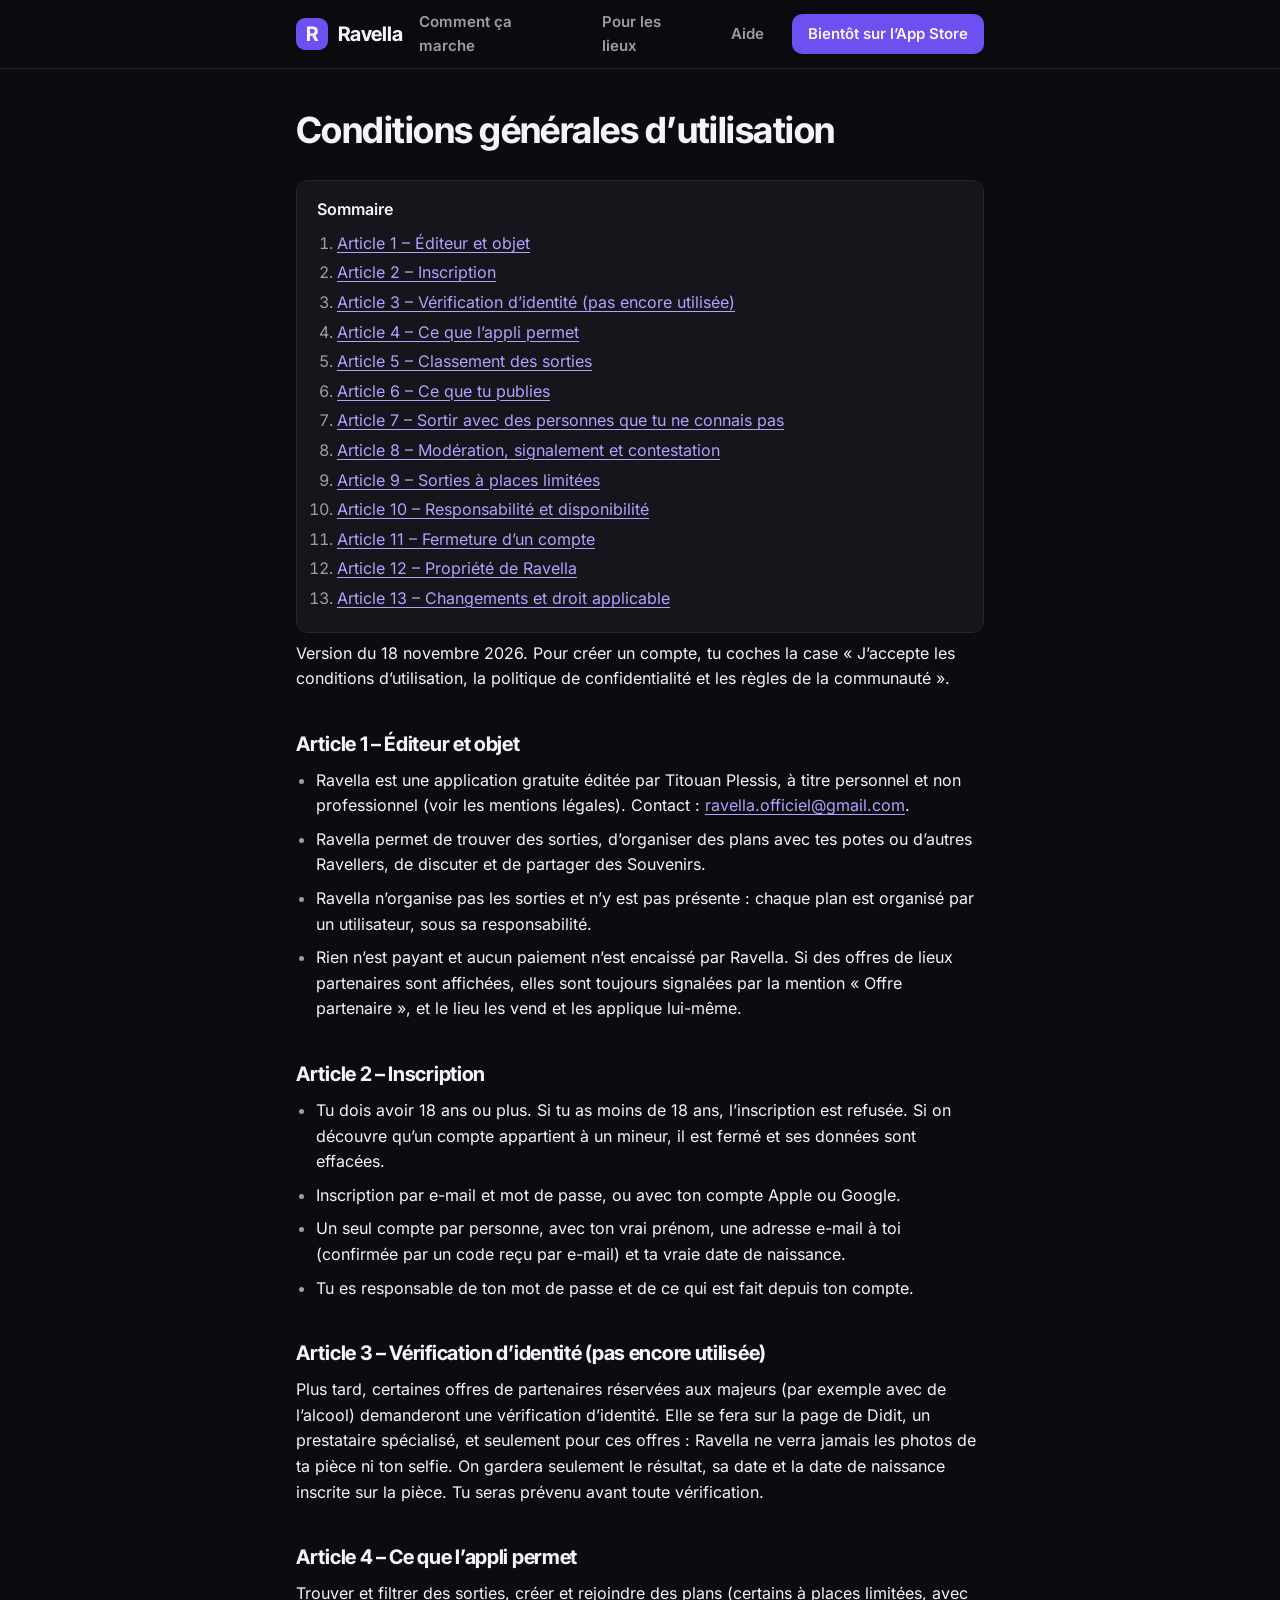
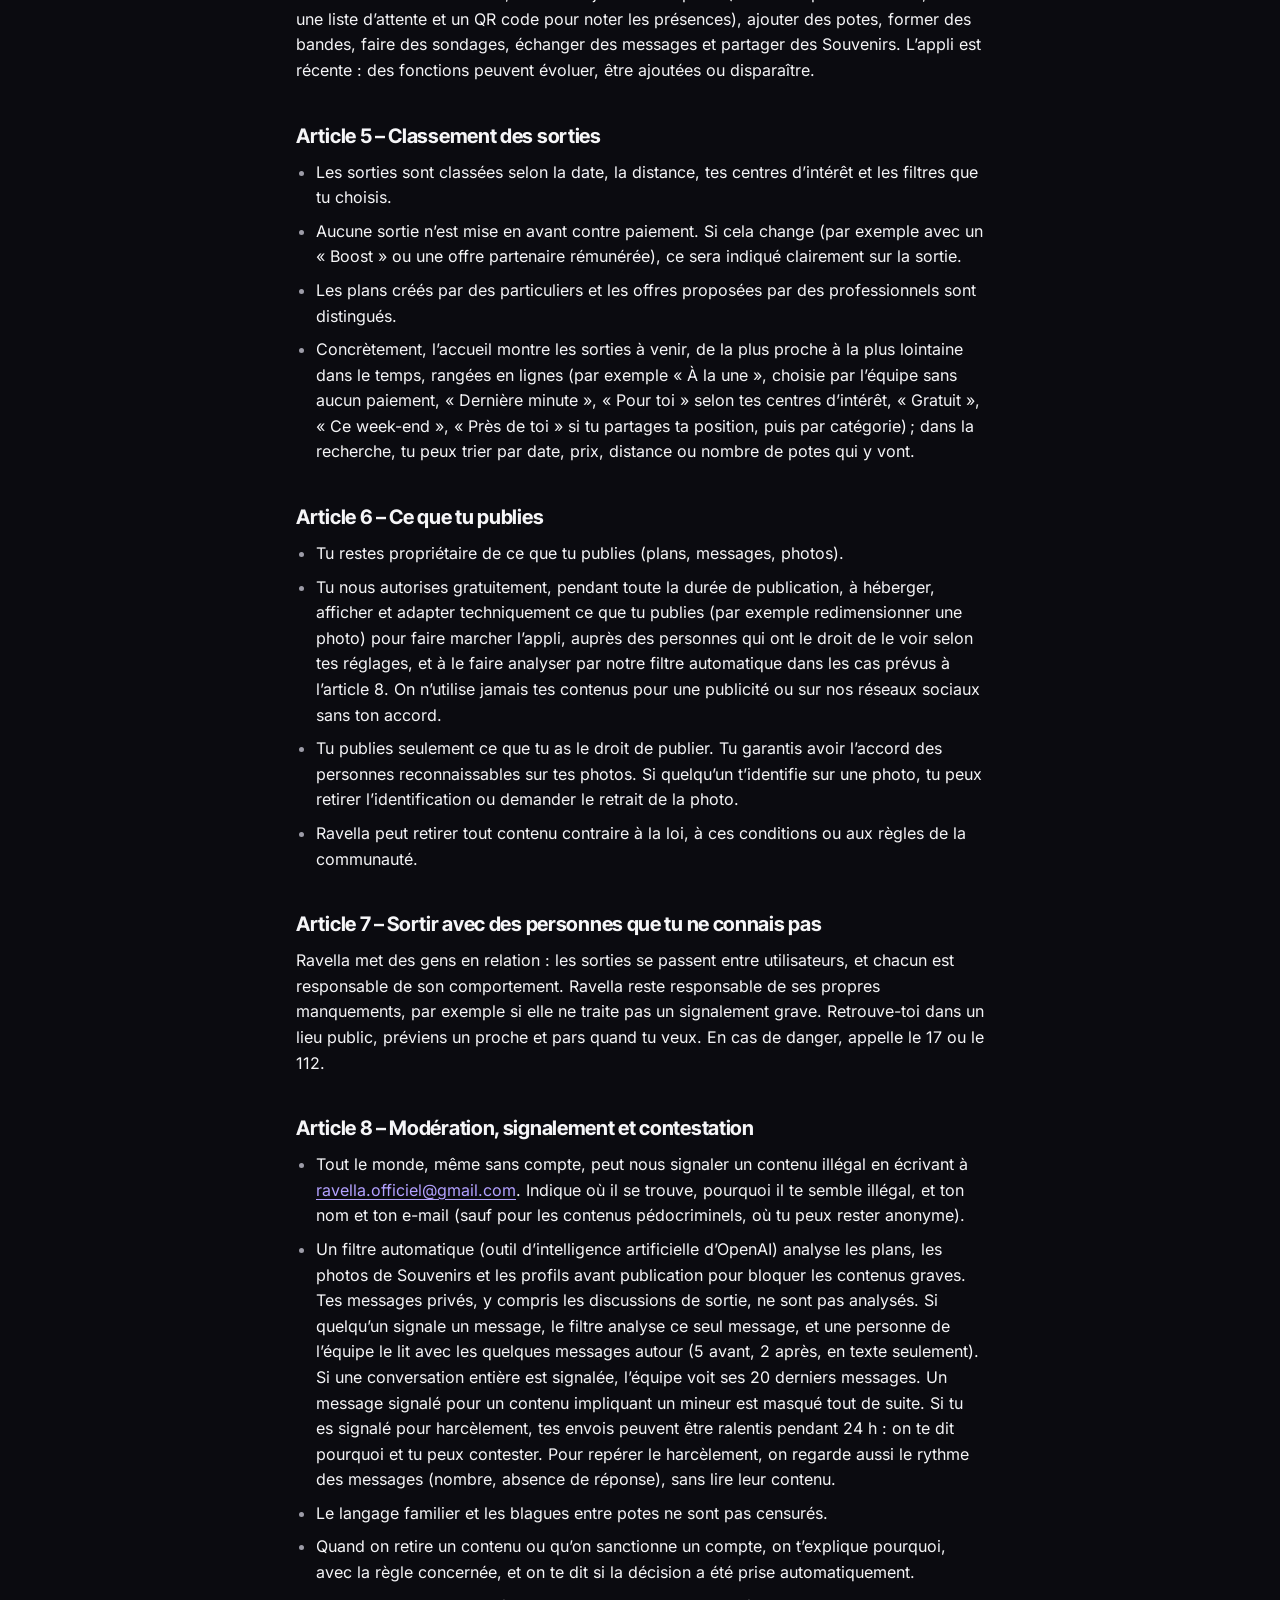
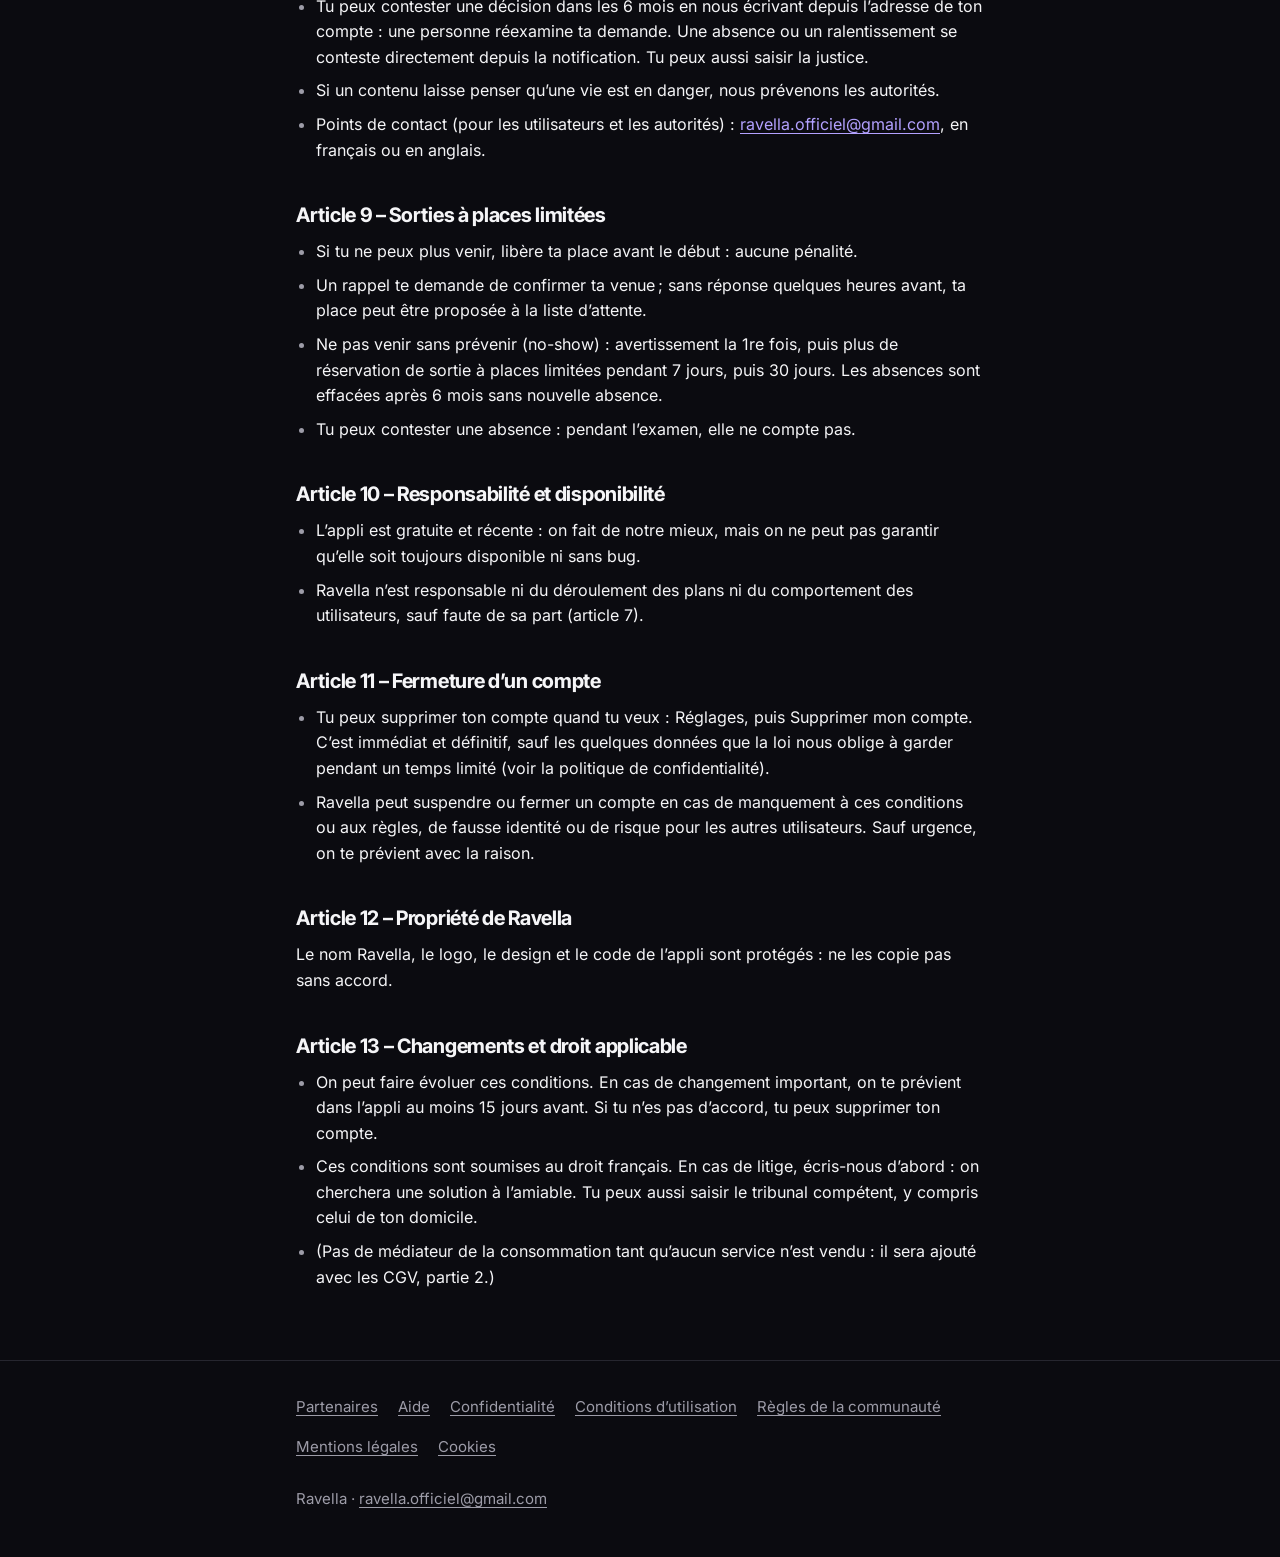
==== conditions/index.html @ c301920c "Site vitrine Ravella (ravella.app) Co-Authored-By: Claude Opus 5.5 <noreply@anthropic.com>" ====
<!doctype html>
<html lang="fr">
  <head>
    <meta charset="utf-8" />
    <meta name="viewport" content="width=device-width, initial-scale=1" />
    <title>Conditions générales d’utilisation · Ravella</title>
    <meta name="description" content="Les conditions d’utilisation de l’appli Ravella." />
    <meta name="theme-color" content="#0B0B10" />
    <link rel="icon" href="../assets/favicon.svg" type="image/svg+xml" />
    <link rel="stylesheet" href="../assets/style.css" />
  </head>
  <body>
    <a class="skip" href="#contenu">Aller au contenu</a>
    <header class="top">
      <div class="wrap">
        <a class="brand" href="../index.html"><span class="logo" aria-hidden="true">R</span>Ravella</a>
        <nav aria-label="Principal"><a class="nav-link" href="../index.html#comment">Comment ça marche</a><a class="nav-link" href="../partenaires/index.html">Pour les lieux</a><a class="nav-link" href="../aide/index.html">Aide</a><a class="cta" href="../index.html#bientot">Bientôt<span class="cta-long"> sur l’App Store</span></a></nav>
      </div>
    </header>
    <main id="contenu">
      <article class="page wrap">
        <h1>Conditions générales d’utilisation</h1>
        <nav class="toc" aria-label="Sommaire">
          <p>Sommaire</p>
          <ol>
            <li><a href="#article-1-editeur-et-objet">Article 1 – Éditeur et objet</a></li>
            <li><a href="#article-2-inscription">Article 2 – Inscription</a></li>
            <li><a href="#article-3-verification-d-identite-pas-encore-utilisee">Article 3 – Vérification d’identité (pas encore utilisée)</a></li>
            <li><a href="#article-4-ce-que-l-appli-permet">Article 4 – Ce que l’appli permet</a></li>
            <li><a href="#article-5-classement-des-sorties">Article 5 – Classement des sorties</a></li>
            <li><a href="#article-6-ce-que-tu-publies">Article 6 – Ce que tu publies</a></li>
            <li><a href="#article-7-sortir-avec-des-personnes-que-tu-ne-connais-pas">Article 7 – Sortir avec des personnes que tu ne connais pas</a></li>
            <li><a href="#article-8-moderation-signalement-et-contestation">Article 8 – Modération, signalement et contestation</a></li>
            <li><a href="#article-9-sorties-a-places-limitees">Article 9 – Sorties à places limitées</a></li>
            <li><a href="#article-10-responsabilite-et-disponibilite">Article 10 – Responsabilité et disponibilité</a></li>
            <li><a href="#article-11-fermeture-d-un-compte">Article 11 – Fermeture d’un compte</a></li>
            <li><a href="#article-12-propriete-de-ravella">Article 12 – Propriété de Ravella</a></li>
            <li><a href="#article-13-changements-et-droit-applicable">Article 13 – Changements et droit applicable</a></li>
          </ol>
        </nav>
        <p>Version du 18 novembre 2026. Pour créer un compte, tu coches la case « J’accepte les conditions d’utilisation, la politique de confidentialité et les règles de la communauté ».</p>
        <h2 id="article-1-editeur-et-objet">Article 1 – Éditeur et objet</h2>
        <ul>
        <li>Ravella est une application gratuite éditée par Titouan Plessis, à titre personnel et non professionnel (voir les mentions légales). Contact : <a href="mailto:ravella.officiel@gmail.com">ravella.officiel@gmail.com</a>.</li>
        <li>Ravella permet de trouver des sorties, d’organiser des plans avec tes potes ou d’autres Ravellers, de discuter et de partager des Souvenirs.</li>
        <li>Ravella n’organise pas les sorties et n’y est pas présente : chaque plan est organisé par un utilisateur, sous sa responsabilité.</li>
        <li>Rien n’est payant et aucun paiement n’est encaissé par Ravella. Si des offres de lieux partenaires sont affichées, elles sont toujours signalées par la mention « Offre partenaire », et le lieu les vend et les applique lui-même.</li>
        </ul>
        <h2 id="article-2-inscription">Article 2 – Inscription</h2>
        <ul>
        <li>Tu dois avoir 18 ans ou plus. Si tu as moins de 18 ans, l’inscription est refusée. Si on découvre qu’un compte appartient à un mineur, il est fermé et ses données sont effacées.</li>
        <li>Inscription par e-mail et mot de passe, ou avec ton compte Apple ou Google.</li>
        <li>Un seul compte par personne, avec ton vrai prénom, une adresse e-mail à toi (confirmée par un code reçu par e-mail) et ta vraie date de naissance.</li>
        <li>Tu es responsable de ton mot de passe et de ce qui est fait depuis ton compte.</li>
        </ul>
        <h2 id="article-3-verification-d-identite-pas-encore-utilisee">Article 3 – Vérification d’identité (pas encore utilisée)</h2>
        <p>Plus tard, certaines offres de partenaires réservées aux majeurs (par exemple avec de l’alcool) demanderont une vérification d’identité. Elle se fera sur la page de Didit, un prestataire spécialisé, et seulement pour ces offres : Ravella ne verra jamais les photos de ta pièce ni ton selfie. On gardera seulement le résultat, sa date et la date de naissance inscrite sur la pièce. Tu seras prévenu avant toute vérification.</p>
        <h2 id="article-4-ce-que-l-appli-permet">Article 4 – Ce que l’appli permet</h2>
        <p>Trouver et filtrer des sorties, créer et rejoindre des plans (certains à places limitées, avec une liste d’attente et un QR code pour noter les présences), ajouter des potes, former des bandes, faire des sondages, échanger des messages et partager des Souvenirs. L’appli est récente : des fonctions peuvent évoluer, être ajoutées ou disparaître.</p>
        <h2 id="article-5-classement-des-sorties">Article 5 – Classement des sorties</h2>
        <ul>
        <li>Les sorties sont classées selon la date, la distance, tes centres d’intérêt et les filtres que tu choisis.</li>
        <li>Aucune sortie n’est mise en avant contre paiement. Si cela change (par exemple avec un « Boost » ou une offre partenaire rémunérée), ce sera indiqué clairement sur la sortie.</li>
        <li>Les plans créés par des particuliers et les offres proposées par des professionnels sont distingués.</li>
        <li>Concrètement, l’accueil montre les sorties à venir, de la plus proche à la plus lointaine dans le temps, rangées en lignes (par exemple « À la une », choisie par l’équipe sans aucun paiement, « Dernière minute », « Pour toi » selon tes centres d’intérêt, « Gratuit », « Ce week-end », « Près de toi » si tu partages ta position, puis par catégorie) ; dans la recherche, tu peux trier par date, prix, distance ou nombre de potes qui y vont.</li>
        </ul>
        <h2 id="article-6-ce-que-tu-publies">Article 6 – Ce que tu publies</h2>
        <ul>
        <li>Tu restes propriétaire de ce que tu publies (plans, messages, photos).</li>
        <li>Tu nous autorises gratuitement, pendant toute la durée de publication, à héberger, afficher et adapter techniquement ce que tu publies (par exemple redimensionner une photo) pour faire marcher l’appli, auprès des personnes qui ont le droit de le voir selon tes réglages, et à le faire analyser par notre filtre automatique dans les cas prévus à l’article 8. On n’utilise jamais tes contenus pour une publicité ou sur nos réseaux sociaux sans ton accord.</li>
        <li>Tu publies seulement ce que tu as le droit de publier. Tu garantis avoir l’accord des personnes reconnaissables sur tes photos. Si quelqu’un t’identifie sur une photo, tu peux retirer l’identification ou demander le retrait de la photo.</li>
        <li>Ravella peut retirer tout contenu contraire à la loi, à ces conditions ou aux règles de la communauté.</li>
        </ul>
        <h2 id="article-7-sortir-avec-des-personnes-que-tu-ne-connais-pas">Article 7 – Sortir avec des personnes que tu ne connais pas</h2>
        <p>Ravella met des gens en relation : les sorties se passent entre utilisateurs, et chacun est responsable de son comportement. Ravella reste responsable de ses propres manquements, par exemple si elle ne traite pas un signalement grave. Retrouve-toi dans un lieu public, préviens un proche et pars quand tu veux. En cas de danger, appelle le 17 ou le 112.</p>
        <h2 id="article-8-moderation-signalement-et-contestation">Article 8 – Modération, signalement et contestation</h2>
        <ul>
        <li>Tout le monde, même sans compte, peut nous signaler un contenu illégal en écrivant à <a href="mailto:ravella.officiel@gmail.com">ravella.officiel@gmail.com</a>. Indique où il se trouve, pourquoi il te semble illégal, et ton nom et ton e-mail (sauf pour les contenus pédocriminels, où tu peux rester anonyme).</li>
        <li>Un filtre automatique (outil d’intelligence artificielle d’OpenAI) analyse les plans, les photos de Souvenirs et les profils avant publication pour bloquer les contenus graves. Tes messages privés, y compris les discussions de sortie, ne sont pas analysés. Si quelqu’un signale un message, le filtre analyse ce seul message, et une personne de l’équipe le lit avec les quelques messages autour (5 avant, 2 après, en texte seulement). Si une conversation entière est signalée, l’équipe voit ses 20 derniers messages. Un message signalé pour un contenu impliquant un mineur est masqué tout de suite. Si tu es signalé pour harcèlement, tes envois peuvent être ralentis pendant 24 h : on te dit pourquoi et tu peux contester. Pour repérer le harcèlement, on regarde aussi le rythme des messages (nombre, absence de réponse), sans lire leur contenu.</li>
        <li>Le langage familier et les blagues entre potes ne sont pas censurés.</li>
        <li>Quand on retire un contenu ou qu’on sanctionne un compte, on t’explique pourquoi, avec la règle concernée, et on te dit si la décision a été prise automatiquement.</li>
        <li>Tu peux contester une décision dans les 6 mois en nous écrivant depuis l’adresse de ton compte : une personne réexamine ta demande. Une absence ou un ralentissement se conteste directement depuis la notification. Tu peux aussi saisir la justice.</li>
        <li>Si un contenu laisse penser qu’une vie est en danger, nous prévenons les autorités.</li>
        <li>Points de contact (pour les utilisateurs et les autorités) : <a href="mailto:ravella.officiel@gmail.com">ravella.officiel@gmail.com</a>, en français ou en anglais.</li>
        </ul>
        <h2 id="article-9-sorties-a-places-limitees">Article 9 – Sorties à places limitées</h2>
        <ul>
        <li>Si tu ne peux plus venir, libère ta place avant le début : aucune pénalité.</li>
        <li>Un rappel te demande de confirmer ta venue ; sans réponse quelques heures avant, ta place peut être proposée à la liste d’attente.</li>
        <li>Ne pas venir sans prévenir (no-show) : avertissement la 1re fois, puis plus de réservation de sortie à places limitées pendant 7 jours, puis 30 jours. Les absences sont effacées après 6 mois sans nouvelle absence.</li>
        <li>Tu peux contester une absence : pendant l’examen, elle ne compte pas.</li>
        </ul>
        <h2 id="article-10-responsabilite-et-disponibilite">Article 10 – Responsabilité et disponibilité</h2>
        <ul>
        <li>L’appli est gratuite et récente : on fait de notre mieux, mais on ne peut pas garantir qu’elle soit toujours disponible ni sans bug.</li>
        <li>Ravella n’est responsable ni du déroulement des plans ni du comportement des utilisateurs, sauf faute de sa part (article 7).</li>
        </ul>
        <h2 id="article-11-fermeture-d-un-compte">Article 11 – Fermeture d’un compte</h2>
        <ul>
        <li>Tu peux supprimer ton compte quand tu veux : Réglages, puis Supprimer mon compte. C’est immédiat et définitif, sauf les quelques données que la loi nous oblige à garder pendant un temps limité (voir la politique de confidentialité).</li>
        <li>Ravella peut suspendre ou fermer un compte en cas de manquement à ces conditions ou aux règles, de fausse identité ou de risque pour les autres utilisateurs. Sauf urgence, on te prévient avec la raison.</li>
        </ul>
        <h2 id="article-12-propriete-de-ravella">Article 12 – Propriété de Ravella</h2>
        <p>Le nom Ravella, le logo, le design et le code de l’appli sont protégés : ne les copie pas sans accord.</p>
        <h2 id="article-13-changements-et-droit-applicable">Article 13 – Changements et droit applicable</h2>
        <ul>
        <li>On peut faire évoluer ces conditions. En cas de changement important, on te prévient dans l’appli au moins 15 jours avant. Si tu n’es pas d’accord, tu peux supprimer ton compte.</li>
        <li>Ces conditions sont soumises au droit français. En cas de litige, écris-nous d’abord : on cherchera une solution à l’amiable. Tu peux aussi saisir le tribunal compétent, y compris celui de ton domicile.</li>
        <li>(Pas de médiateur de la consommation tant qu’aucun service n’est vendu : il sera ajouté avec les CGV, partie 2.)</li>
        </ul>
      </article>
    </main>
    <footer class="foot">
      <div class="wrap">
        <nav aria-label="Pages du site">
          <ul>
          <li><a href="../partenaires/index.html">Partenaires</a></li>
          <li><a href="../aide/index.html">Aide</a></li>
          <li><a href="../confidentialite/index.html">Confidentialité</a></li>
          <li><a href="../conditions/index.html" aria-current="page">Conditions d’utilisation</a></li>
          <li><a href="../regles/index.html">Règles de la communauté</a></li>
          <li><a href="../mentions-legales/index.html">Mentions légales</a></li>
          <li><a href="../cookies/index.html">Cookies</a></li>
          </ul>
        </nav>
        <p>Ravella · <a href="mailto:ravella.officiel@gmail.com">ravella.officiel@gmail.com</a></p>
      </div>
    </footer>
  </body>
</html>
---- assets/style.css ----
/* Ravella, site vitrine. DA « Minuit sérieux » : couleurs reprises de src/theme/colors.ts.
   Polices hébergées ici (assets/fonts, licence OFL) : rien n'est chargé chez un tiers. */

@font-face {
  font-family: 'Inter';
  src: url('fonts/Inter_400Regular.ttf') format('truetype');
  font-weight: 400;
  font-style: normal;
  font-display: swap;
}
@font-face {
  font-family: 'Inter';
  src: url('fonts/Inter_600SemiBold.ttf') format('truetype');
  font-weight: 600;
  font-style: normal;
  font-display: swap;
}
@font-face {
  font-family: 'Inter Tight';
  src: url('fonts/InterTight_700Bold.ttf') format('truetype');
  font-weight: 700;
  font-style: normal;
  font-display: swap;
}

:root {
  --bg: #0b0b10;
  --card: #15151c;
  --card-raised: #1d1d26;
  --violet: #6e4ff0;
  --violet-light: #b3a1ff;
  --signal: #c4b5ff;
  --amber: #ffb547;
  --text: #f5f5f7;
  --muted: #9d9ca8;
  --border: #62626f;
  --line: #26262f;
  --display: 'Inter Tight', 'Inter', system-ui, -apple-system, sans-serif;
  --body: 'Inter', system-ui, -apple-system, sans-serif;
  color-scheme: dark;
}

*,
*::before,
*::after {
  box-sizing: border-box;
}

html {
  -webkit-text-size-adjust: 100%;
  text-size-adjust: 100%;
}

body {
  margin: 0;
  background: var(--bg);
  color: var(--text);
  font: 400 1rem/1.6 var(--body);
  -webkit-font-smoothing: antialiased;
}

a {
  color: var(--violet-light);
  text-underline-offset: 3px;
}
a:hover {
  color: var(--signal);
}
:focus-visible {
  outline: 2px solid var(--signal);
  outline-offset: 3px;
  border-radius: 4px;
}

.skip {
  position: absolute;
  left: -9999px;
  top: 8px;
  background: var(--text);
  color: var(--bg);
  padding: 8px 12px;
  border-radius: 8px;
  z-index: 10;
}
.skip:focus {
  left: 16px;
}

.wrap {
  width: 100%;
  max-width: 720px;
  margin: 0 auto;
  padding: 0 16px;
}

/* En-tête */
.top {
  border-bottom: 1px solid var(--line);
}
.top .wrap {
  display: flex;
  align-items: center;
  justify-content: space-between;
  gap: 12px;
  min-height: 64px;
}
.brand {
  display: inline-flex;
  align-items: center;
  gap: 10px;
  color: var(--text);
  text-decoration: none;
  font: 700 1.25rem/1 var(--display);
  letter-spacing: -0.01em;
}
.brand:hover {
  color: var(--text);
}
.logo {
  width: 32px;
  height: 32px;
  border-radius: 9px;
  background: var(--violet);
  color: var(--text);
  display: grid;
  place-items: center;
  font: 700 1.25rem/1 var(--display);
  flex: none;
}
.top nav {
  display: flex;
  gap: 16px;
}
.top nav a {
  color: var(--muted);
  text-decoration: none;
  font-weight: 600;
  font-size: 0.9375rem;
  padding: 10px 4px;
}
.top nav a:hover,
.top nav a[aria-current='page'] {
  color: var(--text);
}

/* Titres et texte */
h1,
h2,
h3 {
  font-family: var(--display);
  font-weight: 700;
  letter-spacing: -0.015em;
  line-height: 1.2;
  margin: 0;
}
h1 {
  font-size: clamp(2rem, 8vw, 3rem);
}
.page h1 {
  font-size: clamp(1.75rem, 6vw, 2.25rem);
}
h2 {
  font-size: 1.25rem;
  margin-top: 40px;
  margin-bottom: 12px;
}
p,
ul,
ol {
  margin: 0 0 14px;
}
ul,
ol {
  padding-left: 1.25em;
}
li {
  margin-bottom: 8px;
}
li::marker {
  color: var(--muted);
}
.muted {
  color: var(--muted);
}

/* Accueil */
.hero {
  padding: 56px 0 32px;
}
.hero .logo {
  width: 72px;
  height: 72px;
  border-radius: 19px;
  font-size: 2.75rem;
  margin-bottom: 28px;
}
.lead {
  font-size: 1.125rem;
  color: var(--muted);
  margin-top: 16px;
  max-width: 34em;
}
.store {
  display: inline-flex;
  align-items: center;
  gap: 10px;
  margin-top: 28px;
  min-height: 52px;
  padding: 0 22px;
  border-radius: 12px;
  border: 1px solid var(--border);
  background: var(--card);
  color: var(--muted);
  font: 600 1rem/1 var(--body);
  cursor: not-allowed;
}
.store svg {
  flex: none;
}
.tags {
  display: flex;
  flex-wrap: wrap;
  gap: 8px;
  margin: 20px 0 0;
  padding: 0;
  list-style: none;
}
.tags li {
  margin: 0;
  padding: 6px 12px;
  border-radius: 999px;
  border: 1px solid var(--line);
  color: var(--muted);
  font-size: 0.875rem;
  font-weight: 600;
}
.features {
  display: grid;
  gap: 12px;
  margin: 24px 0 8px;
  padding: 0;
  list-style: none;
}
.card {
  background: var(--card);
  border: 1px solid var(--line);
  border-radius: 14px;
  padding: 20px;
  margin: 0;
}
.card h2,
.card h3 {
  margin: 14px 0 6px;
  font-size: 1.125rem;
}
.card p {
  margin: 0;
  color: var(--muted);
}
.icon {
  width: 40px;
  height: 40px;
  border-radius: 10px;
  background: var(--card-raised);
  color: var(--signal);
  display: grid;
  place-items: center;
}
.contact {
  margin: 32px 0 56px;
}
.contact h2 {
  margin-top: 0;
}

/* Pages de texte */
.page {
  padding-top: 40px;
  padding-bottom: 56px;
}
.page .intro {
  color: var(--muted);
  margin-top: 12px;
}
.toc {
  margin: 28px 0 8px;
  padding: 16px 20px;
  background: var(--card);
  border: 1px solid var(--line);
  border-radius: 12px;
}
.toc p {
  margin: 0 0 8px;
  font-weight: 600;
}
.toc ol {
  margin: 0;
}
.toc li {
  margin-bottom: 4px;
}

/* Trous à remplir avant la mise en ligne : bien visibles exprès. */
mark.trou {
  background: rgba(255, 181, 71, 0.12);
  color: var(--amber);
  border: 1px dashed var(--amber);
  border-radius: 6px;
  padding: 0 4px;
  box-decoration-break: clone;
  -webkit-box-decoration-break: clone;
}

/* Aide */
.faq {
  margin-top: 28px;
}
.faq details {
  background: var(--card);
  border: 1px solid var(--line);
  border-radius: 12px;
  margin-bottom: 10px;
}
.faq summary {
  cursor: pointer;
  list-style: none;
  padding: 16px 48px 16px 18px;
  font-weight: 600;
  position: relative;
}
.faq summary::-webkit-details-marker {
  display: none;
}
.faq summary::after {
  content: '';
  position: absolute;
  right: 20px;
  top: 50%;
  width: 9px;
  height: 9px;
  border-right: 2px solid var(--muted);
  border-bottom: 2px solid var(--muted);
  transform: translateY(-70%) rotate(45deg);
}
.faq details[open] summary::after {
  transform: translateY(-30%) rotate(-135deg);
}
.faq .answer {
  padding: 0 18px 6px;
}
.callout {
  margin-top: 32px;
}
.callout h2 {
  margin-top: 0;
}

/* Pied de page */
.foot {
  border-top: 1px solid var(--line);
  padding: 28px 0 40px;
  font-size: 0.9375rem;
}
.foot ul {
  list-style: none;
  padding: 0;
  margin: 0 0 16px;
  display: flex;
  flex-wrap: wrap;
  gap: 4px 20px;
}
.foot li {
  margin: 0;
}
.foot a {
  color: var(--muted);
  display: inline-block;
  padding: 6px 0;
}
.foot a:hover {
  color: var(--text);
}
.foot p {
  margin: 0;
  color: var(--muted);
}

@media (min-width: 640px) {
  .hero {
    padding-top: 88px;
  }
  .features {
    grid-template-columns: repeat(3, 1fr);
  }
}

@media (prefers-reduced-motion: reduce) {
  * {
    scroll-behavior: auto !important;
  }
}

.page h1 + p {
  margin-top: 12px;
}

/* Accueil : sections, captures, encart lieux */
.section-title {
  margin-top: 48px;
  margin-bottom: 4px;
  font-size: 1.5rem;
}
.shots-grid {
  display: grid;
  grid-template-columns: 1fr 1fr;
  gap: 12px;
  margin-top: 20px;
}
.shots figure {
  margin: 0;
}
.shots img {
  display: block;
  width: 100%;
  height: auto;
  border-radius: 14px;
  border: 1px solid var(--line);
  background: var(--card);
}
.shots figcaption {
  margin-top: 8px;
  color: var(--muted);
  font-size: 0.875rem;
  text-align: center;
}
.promise {
  margin: 32px 0 0;
  color: var(--muted);
}
.teaser {
  margin-top: 32px;
}
.teaser h2 {
  margin-top: 0;
}
.contact {
  margin-top: 12px;
}

/* Bouton principal (lien) */
.btn {
  display: inline-flex;
  align-items: center;
  justify-content: center;
  min-height: 52px;
  padding: 0 24px;
  margin: 8px 0 8px;
  border-radius: 12px;
  background: var(--violet);
  color: var(--text);
  font: 600 1rem/1 var(--body);
  text-decoration: none;
}
.btn:hover {
  background: #7d61f2;
  color: var(--text);
}
.page .features {
  margin-top: 8px;
}
.small {
  font-size: 0.875rem;
  margin-top: 8px;
}

@media (min-width: 640px) {
  .shots-grid {
    max-width: 560px;
  }
}

/* En-tête commun : liens, bouton « Bientôt », version large de l'accueil */
.wrap.wide {
  max-width: 1120px;
}
.top {
  position: sticky;
  top: 0;
  z-index: 20;
  background: rgba(11, 11, 16, 0.82);
  -webkit-backdrop-filter: blur(14px);
  backdrop-filter: blur(14px);
  transition: border-color 0.3s;
}
.home .top {
  border-bottom-color: transparent;
}
.home .top.scrolled {
  border-bottom-color: var(--line);
}
.top nav {
  align-items: center;
}
.top .nav-link {
  display: none;
}
.top .cta {
  display: inline-flex;
  align-items: center;
  min-height: 40px;
  padding: 0 16px;
  border-radius: 10px;
  background: var(--violet);
  color: var(--text);
  font-weight: 600;
  font-size: 0.9375rem;
  text-decoration: none;
  white-space: nowrap;
}
.top .cta:hover {
  background: #7d61f2;
  color: var(--text);
}
.cta-long {
  display: none;
}
@media (min-width: 420px) {
  .cta-long {
    display: inline;
    margin-left: 0.3em;
  }
}
@media (min-width: 820px) {
  .top .nav-link {
    display: inline;
  }
  .top nav {
    gap: 24px;
  }
}
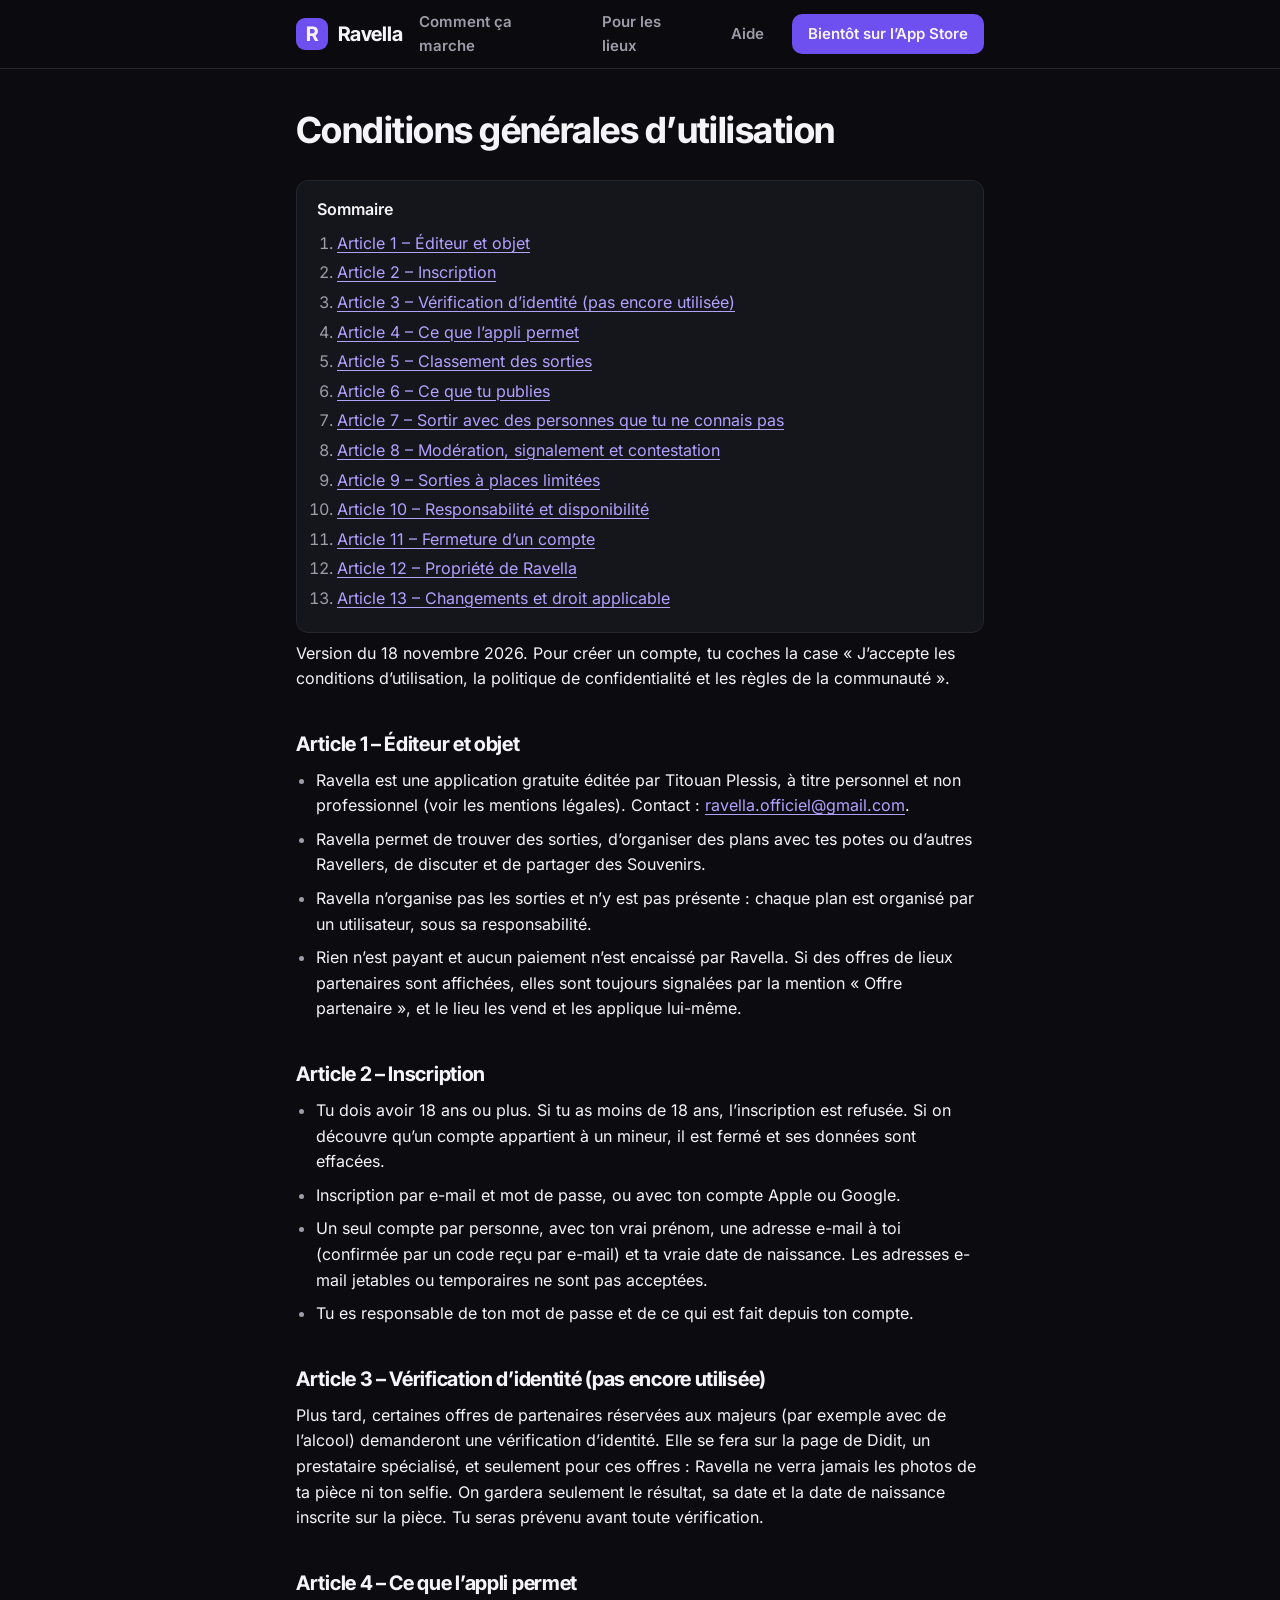
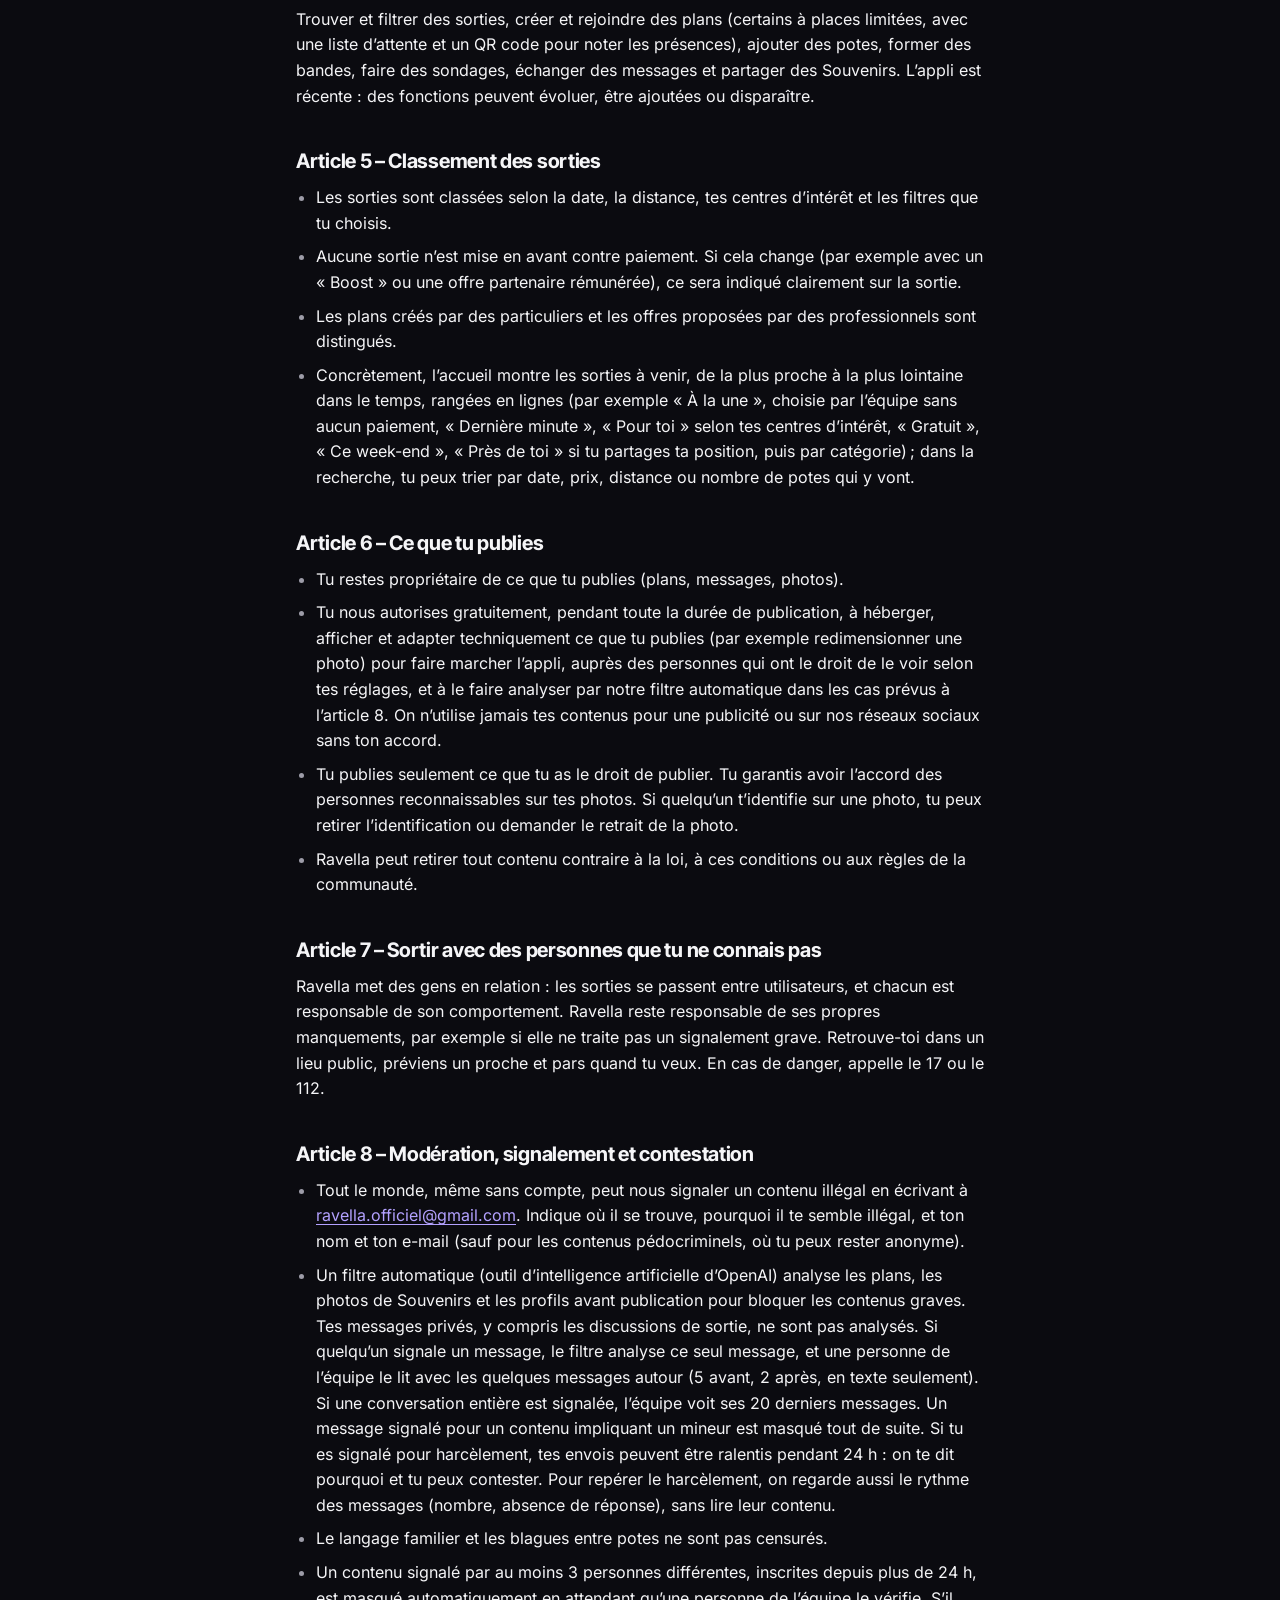
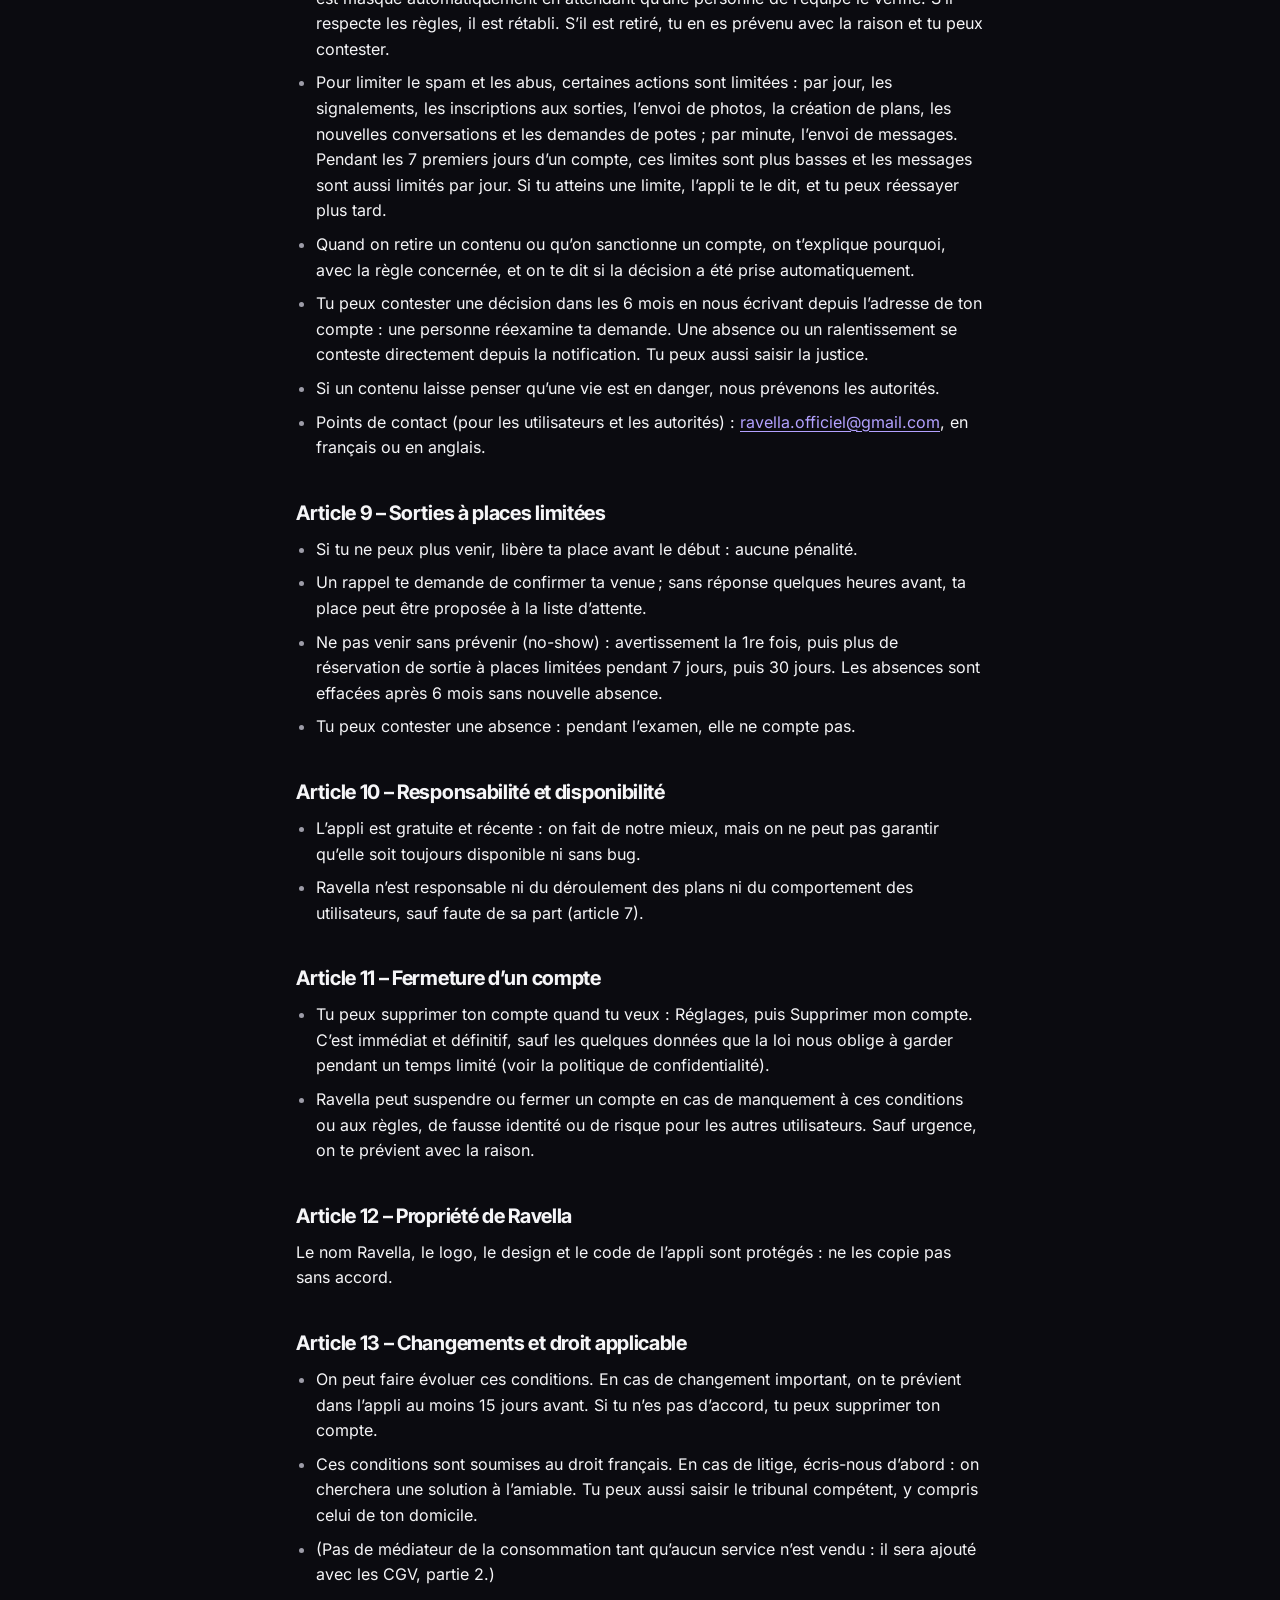
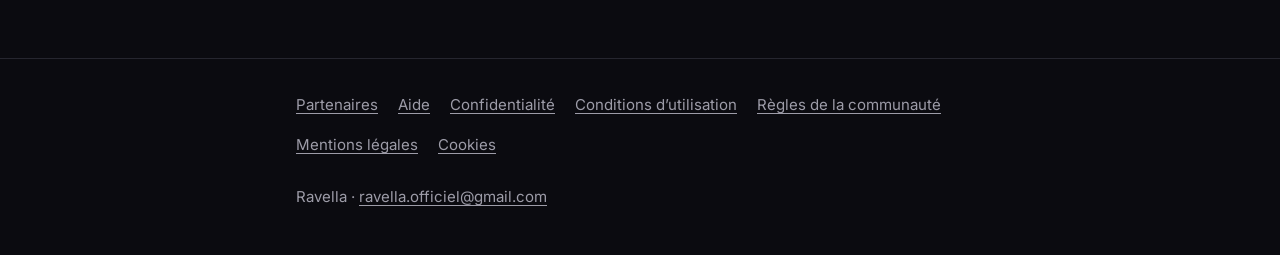
==== commit cab69f33: "Textes légaux : corrections du juridique (hébergeur, données de connexion, limites anti-spam, profil" ====
--- a/conditions/index.html
+++ b/conditions/index.html
@@ -50,7 +50,7 @@
         <ul>
         <li>Tu dois avoir 18 ans ou plus. Si tu as moins de 18 ans, l’inscription est refusée. Si on découvre qu’un compte appartient à un mineur, il est fermé et ses données sont effacées.</li>
         <li>Inscription par e-mail et mot de passe, ou avec ton compte Apple ou Google.</li>
-        <li>Un seul compte par personne, avec ton vrai prénom, une adresse e-mail à toi (confirmée par un code reçu par e-mail) et ta vraie date de naissance.</li>
+        <li>Un seul compte par personne, avec ton vrai prénom, une adresse e-mail à toi (confirmée par un code reçu par e-mail) et ta vraie date de naissance. Les adresses e-mail jetables ou temporaires ne sont pas acceptées.</li>
         <li>Tu es responsable de ton mot de passe et de ce qui est fait depuis ton compte.</li>
         </ul>
         <h2 id="article-3-verification-d-identite-pas-encore-utilisee">Article 3 – Vérification d’identité (pas encore utilisée)</h2>
@@ -78,6 +78,8 @@
         <li>Tout le monde, même sans compte, peut nous signaler un contenu illégal en écrivant à <a href="mailto:ravella.officiel@gmail.com">ravella.officiel@gmail.com</a>. Indique où il se trouve, pourquoi il te semble illégal, et ton nom et ton e-mail (sauf pour les contenus pédocriminels, où tu peux rester anonyme).</li>
         <li>Un filtre automatique (outil d’intelligence artificielle d’OpenAI) analyse les plans, les photos de Souvenirs et les profils avant publication pour bloquer les contenus graves. Tes messages privés, y compris les discussions de sortie, ne sont pas analysés. Si quelqu’un signale un message, le filtre analyse ce seul message, et une personne de l’équipe le lit avec les quelques messages autour (5 avant, 2 après, en texte seulement). Si une conversation entière est signalée, l’équipe voit ses 20 derniers messages. Un message signalé pour un contenu impliquant un mineur est masqué tout de suite. Si tu es signalé pour harcèlement, tes envois peuvent être ralentis pendant 24 h : on te dit pourquoi et tu peux contester. Pour repérer le harcèlement, on regarde aussi le rythme des messages (nombre, absence de réponse), sans lire leur contenu.</li>
         <li>Le langage familier et les blagues entre potes ne sont pas censurés.</li>
+        <li>Un contenu signalé par au moins 3 personnes différentes, inscrites depuis plus de 24 h, est masqué automatiquement en attendant qu’une personne de l’équipe le vérifie. S’il respecte les règles, il est rétabli. S’il est retiré, tu en es prévenu avec la raison et tu peux contester.</li>
+        <li>Pour limiter le spam et les abus, certaines actions sont limitées : par jour, les signalements, les inscriptions aux sorties, l’envoi de photos, la création de plans, les nouvelles conversations et les demandes de potes ; par minute, l’envoi de messages. Pendant les 7 premiers jours d’un compte, ces limites sont plus basses et les messages sont aussi limités par jour. Si tu atteins une limite, l’appli te le dit, et tu peux réessayer plus tard.</li>
         <li>Quand on retire un contenu ou qu’on sanctionne un compte, on t’explique pourquoi, avec la règle concernée, et on te dit si la décision a été prise automatiquement.</li>
         <li>Tu peux contester une décision dans les 6 mois en nous écrivant depuis l’adresse de ton compte : une personne réexamine ta demande. Une absence ou un ralentissement se conteste directement depuis la notification. Tu peux aussi saisir la justice.</li>
         <li>Si un contenu laisse penser qu’une vie est en danger, nous prévenons les autorités.</li>
--- a/assets/style.css
+++ b/assets/style.css
@@ -538,3 +538,33 @@
     gap: 24px;
   }
 }
+
+/* Page d'invitation (liens de partage de l'appli, servie par 404.html) */
+.invite {
+  text-align: center;
+  padding-top: 64px;
+  padding-bottom: 80px;
+}
+.invite-logo {
+  width: 64px;
+  height: 64px;
+  border-radius: 17px;
+  font-size: 2.4rem;
+  margin: 0 auto 24px;
+}
+.eyebrow-inv {
+  margin: 0 0 12px;
+  color: var(--signal);
+  font-weight: 600;
+}
+.invite .lead {
+  margin: 16px auto 0;
+  max-width: 30em;
+}
+.invite .store {
+  margin-top: 28px;
+}
+.invite-home {
+  margin-top: 20px;
+  font-weight: 600;
+}
